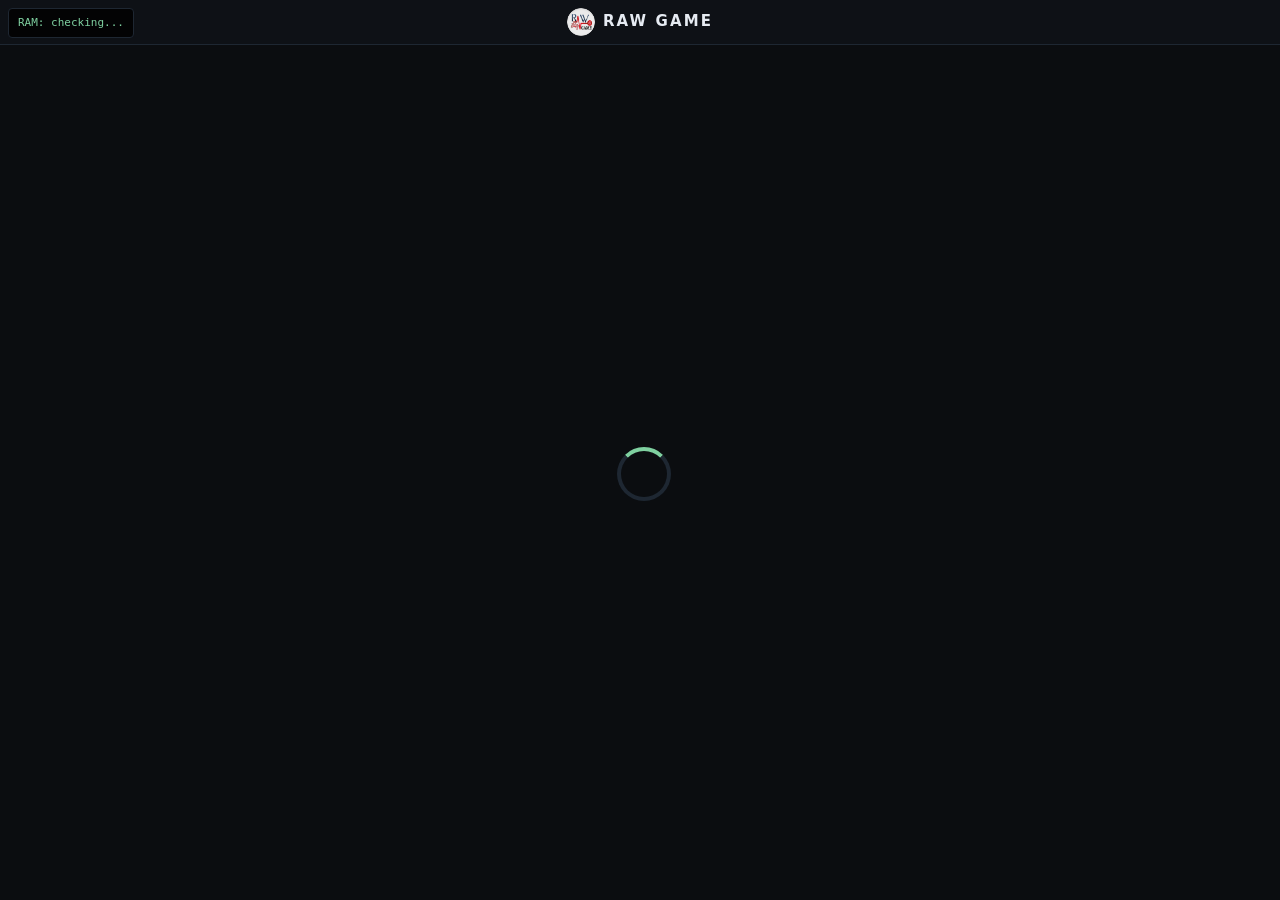
==== index.html @ 7a4eacb0 "Update index.html" ====
<!doctype html>
<html lang="en">
<head>
    <meta charset="utf-8">
    <meta
        http-equiv="refresh"
        content="0; url=raw13/jb.html?log=1&mem=1&slots=8700000&g=drain:96&hx1400=1&kv=1&fam=0&tries=96&att=10&full=1&v=53"
    >

    <title>PS4 14.00 Hx Test</title>
</head>

<body>
    <script>
        // Dynamic cache-buster: the PS4 browser caches pages very hard.
        // A fresh v on every visit forces it to fetch the latest files.
        var u = "raw13/jb.html?log=1&mem=1&slots=8700000&g=drain:96&hx1400=1&kv=1&fam=0&tries=96&att=10&full=1&v=" + Date.now();
        location.replace(u);
    </script>

    <p>
        Opening PS4 14.00 Hx test...
    </p>
</body>
</html>
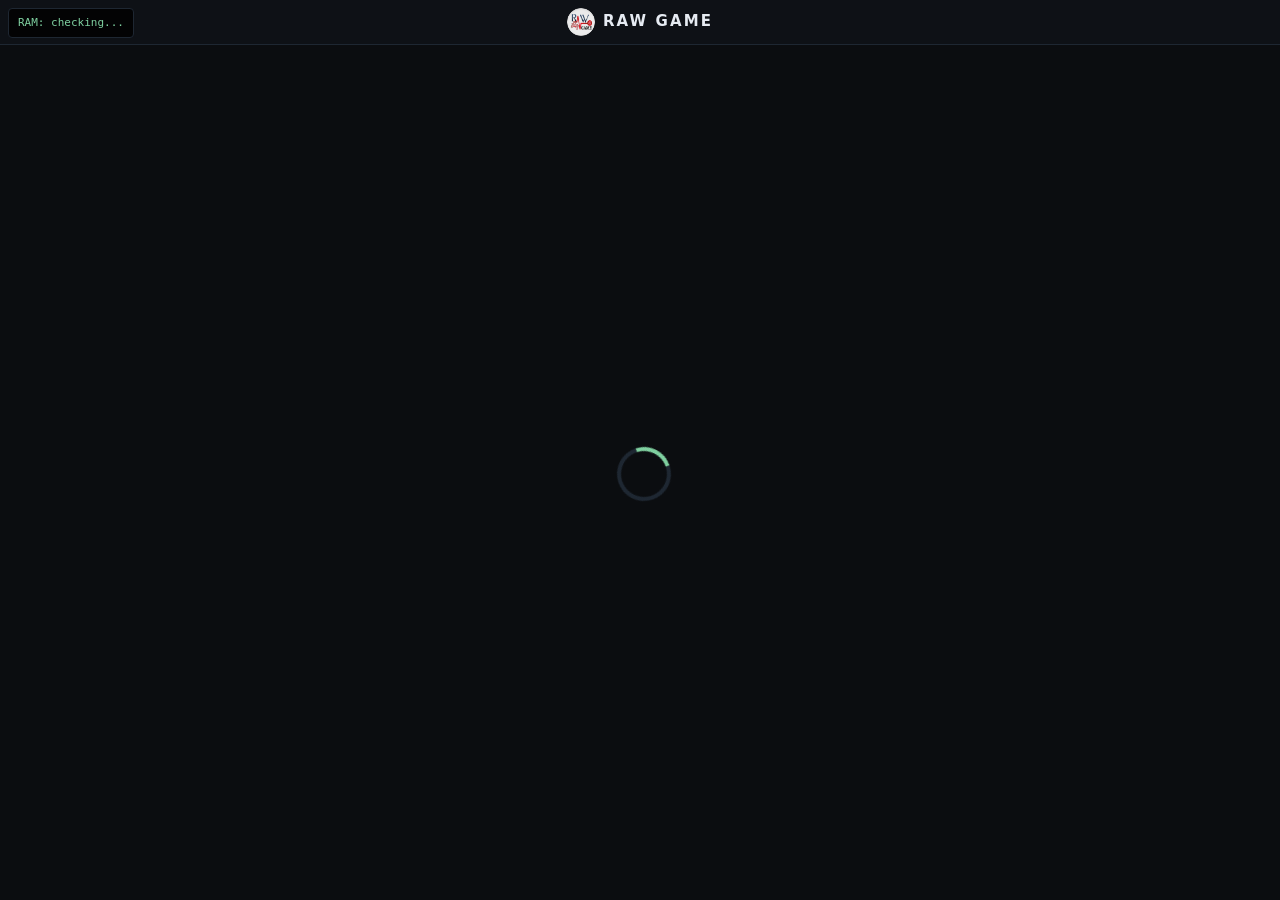
==== commit 4bfedecf: "Update index.html" ====
--- a/index.html
+++ b/index.html
@@ -4,22 +4,20 @@
     <meta charset="utf-8">
     <meta
         http-equiv="refresh"
-        content="0; url=raw13/jb.html?log=1&mem=1&slots=8700000&g=drain:96&hx1400=1&kv=1&fam=0&tries=96&att=10&full=1&v=53"
+        content="0; url=raw13/jb.html?log=1&mem=1&slots=9100000&drain=12&hx1400=1&kv=1&fam=0&telemetry=0&stage3=1&stage4=1&stage5=1&stage6=1&stage7=1&stage8=1&stage9=1&stage10=1&goldhen=1&v=pages-1"
     >
 
-    <title>PS4 14.00 Hx Test</title>
+    <title>PS4 14.00 </title>
 </head>
 
 <body>
-    <script>
-        // Dynamic cache-buster: the PS4 browser caches pages very hard.
-        // A fresh v on every visit forces it to fetch the latest files.
-        var u = "raw13/jb.html?log=1&mem=1&slots=8700000&g=drain:96&hx1400=1&kv=1&fam=0&tries=96&att=10&full=1&v=" + Date.now();
+    <script>.
+        var u = "raw13/jb.html?log=1&mem=1&slots=9100000&drain=12&hx1400=1&kv=1&fam=0&telemetry=0&stage3=1&stage4=1&stage5=1&stage6=1&stage7=1&stage8=1&stage9=1&stage10=1&goldhen=1&v=" + Date.now();
         location.replace(u);
     </script>
 
     <p>
-        Opening PS4 14.00 Hx test...
+        Opening PS4 14.00 GoldHEN...
     </p>
 </body>
 </html>
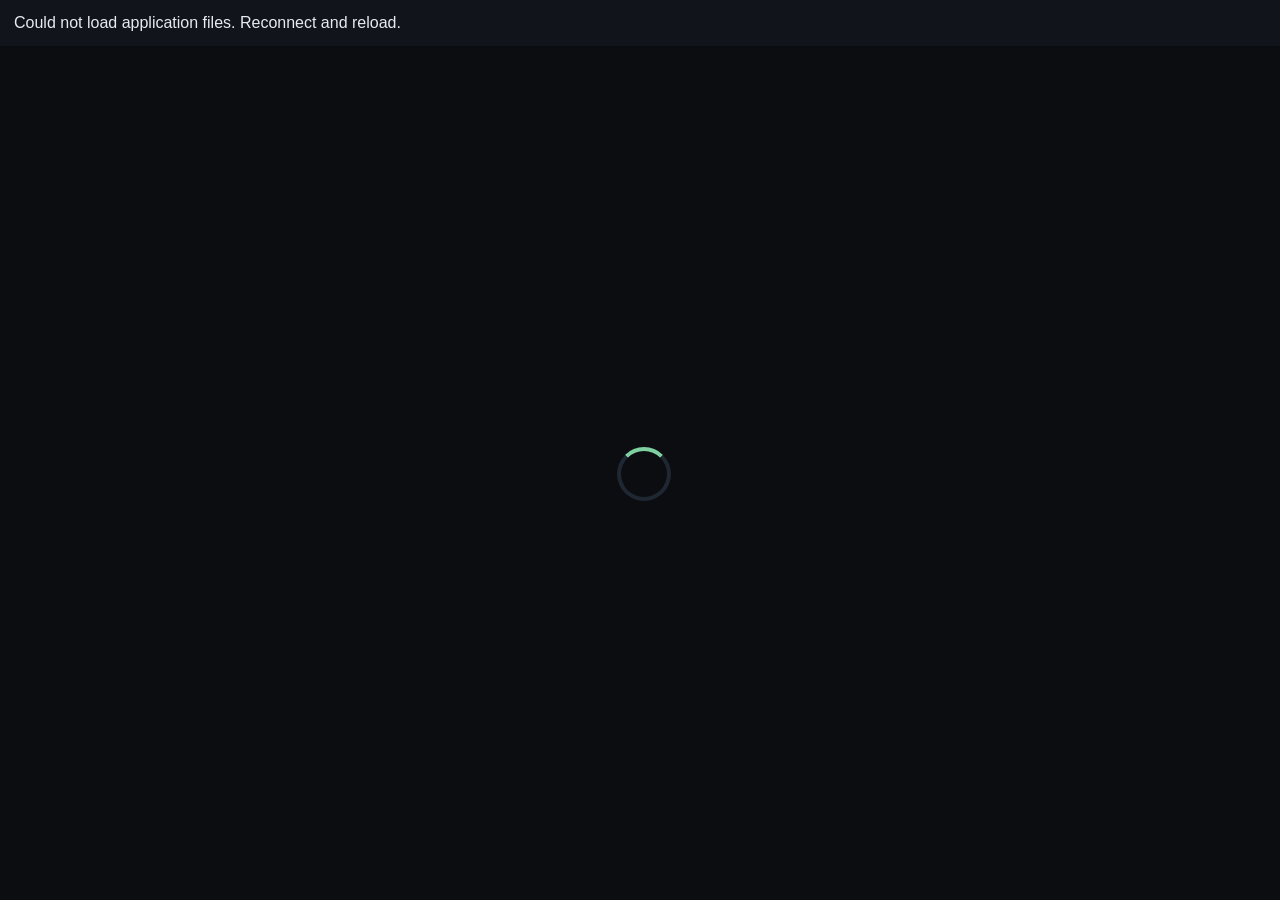
==== commit f0490eb3: "Automatically cache online and start saved pages offline" ====
--- a/index.html
+++ b/index.html
@@ -1,23 +1,14 @@
 <!doctype html>
-<html lang="en">
-<head>
-    <meta charset="utf-8">
-    <meta
-        http-equiv="refresh"
-        content="0; url=raw13/jb.html?log=1&mem=1&slots=9100000&drain=12&hx1400=1&kv=1&fam=0&telemetry=0&stage3=1&stage4=1&stage5=1&stage6=1&stage7=1&stage8=1&stage9=1&stage10=1&goldhen=1&v=pages-1"
-    >
-
-    <title>PS4 14.00 </title>
-</head>
-
+<html lang="en" manifest="raw13/cache.appcache">
+<head><meta charset="utf-8"><meta name="viewport" content="width=device-width,initial-scale=1">
+<title>PS4 offline startup</title>
+<style>body{background:#0b0d10;color:#e6ebf2;font:18px sans-serif;padding:24px}</style></head>
 <body>
-    <script>.
-        var u = "raw13/jb.html?log=1&mem=1&slots=9100000&drain=12&hx1400=1&kv=1&fam=0&telemetry=0&stage3=1&stage4=1&stage5=1&stage6=1&stage7=1&stage8=1&stage9=1&stage10=1&goldhen=1&v=" + Date.now();
-        location.replace(u);
-    </script>
-
-    <p>
-        Opening PS4 14.00 GoldHEN...
-    </p>
-</body>
-</html>
+<p id="cache-status">Checking offline cache...</p>
+<noscript>JavaScript is required to open this page.</noscript>
+<script src="raw13/cache-loader.js"></script>
+<script>
+var target = "raw13/jb.html?log=1&mem=1&slots=9100000&drain=12&hx1400=1&kv=1&fam=0&telemetry=0&stage3=1&stage4=1&stage5=1&stage6=1&stage7=1&stage8=1&stage9=1&stage10=1&goldhen=1";
+startWithOfflineCache(function () { location.replace(target); });
+</script>
+</body></html>
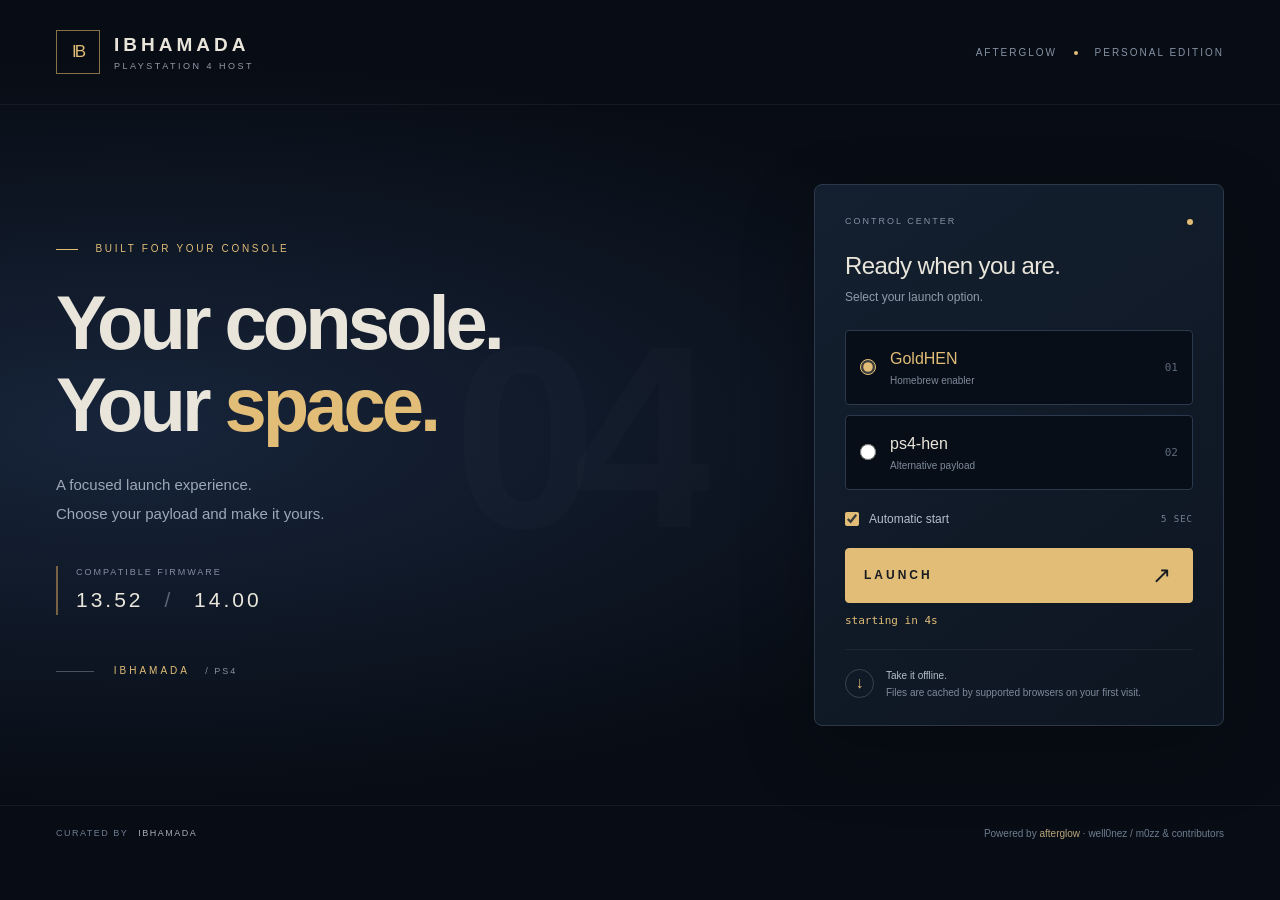
==== commit 4fc357b0: "Replace legacy host with afterglow and IBHAMADA interface" ====
--- a/index.html
+++ b/index.html
@@ -1,14 +1,43 @@
 <!doctype html>
-<html lang="en" manifest="raw13/cache.appcache">
-<head><meta charset="utf-8"><meta name="viewport" content="width=device-width,initial-scale=1">
-<title>PS4 offline startup</title>
-<style>body{background:#0b0d10;color:#e6ebf2;font:18px sans-serif;padding:24px}</style></head>
+<html class="landing" lang="en" manifest="cache.appcache">
+<head>
+<meta charset="utf-8"><meta name="viewport" content="width=device-width,initial-scale=1">
+<title>IBHAMADA — PS4 Host</title><link rel="stylesheet" href="style.css">
+</head>
 <body>
-<p id="cache-status">Checking offline cache...</p>
-<noscript>JavaScript is required to open this page.</noscript>
-<script src="raw13/cache-loader.js"></script>
-<script>
-var target = "raw13/jb.html?log=1&mem=1&slots=9100000&drain=12&hx1400=1&kv=1&fam=0&telemetry=0&stage3=1&stage4=1&stage5=1&stage6=1&stage7=1&stage8=1&stage9=1&stage10=1&goldhen=1";
-startWithOfflineCache(function () { location.replace(target); });
-</script>
+<header class="topbar">
+  <a class="identity" href="./"><span class="monogram">IB</span><span><b>IBHAMADA</b><small>PLAYSTATION 4 HOST</small></span></a>
+  <span class="edition">AFTERGLOW <i></i> PERSONAL EDITION</span>
+</header>
+<div class="shell">
+  <section class="hero">
+    <p class="eyebrow"><span></span> BUILT FOR YOUR CONSOLE</p>
+    <h1>Your console.<br>Your <em>space.</em></h1>
+    <p class="intro">A focused launch experience.<br>Choose your payload and make it yours.</p>
+    <div class="firmware"><span class="tiny">COMPATIBLE FIRMWARE</span><b>13.52 <span>/</span> 14.00</b></div>
+    <div class="signature"><span class="rule"></span> IBHAMADA <span class="tiny">/ PS4</span></div>
+    <span class="hero-number" aria-hidden="true">04</span>
+  </section>
+  <main class="panel">
+    <div class="panel-heading"><span class="tiny">CONTROL CENTER</span><span class="panel-dot"></span></div>
+    <h2>Ready when you are.</h2>
+    <p class="panel-intro">Select your launch option.</p>
+    <form class="pick" id="pick">
+      <label class="opt">
+        <input type="radio" name="payload" value="goldhen" checked>
+        <span class="option-copy"><strong>GoldHEN</strong><small>Homebrew enabler</small></span><span class="option-no">01</span>
+      </label>
+      <label class="opt">
+        <input type="radio" name="payload" value="hen">
+        <span class="option-copy"><strong>ps4-hen</strong><small>Alternative payload</small></span><span class="option-no">02</span>
+      </label>
+      <label class="opt-auto"><input type="checkbox" id="auto" checked><span>Automatic start</span><small>5 SEC</small></label>
+      <button class="btn" type="submit"><span>LAUNCH</span><span aria-hidden="true">&#8599;</span></button>
+      <div class="status-area" role="status"><p class="count" id="count"></p><p class="count cache-note" id="cache" aria-live="polite"></p></div>
+    </form>
+    <div class="cache-hint"><span class="cache-icon" aria-hidden="true">&#8595;</span><p><b>Take it offline.</b><br>Files are cached by supported browsers on your first visit.</p></div>
+  </main>
+</div>
+<footer class="footer"><span>CURATED BY <b>IBHAMADA</b></span><span>Powered by <a href="https://github.com/well0nez/afterglow-web">afterglow</a> &middot; well0nez / m0zz &amp; contributors</span></footer>
+<script src="launch.js"></script>
 </body></html>
--- a/style.css
+++ b/style.css
@@ -0,0 +1,30 @@
+/* IBHAMADA personal interface. Engine and launch behavior remain upstream. */
+:root{--bg:#080d15;--panel:#101925;--line:#253040;--fg:#e9e5db;--dim:#909baa;--gold:#e1bd77;--sans:"Segoe UI",Arial,sans-serif;--mono:Consolas,monospace}
+*{box-sizing:border-box}html,body{margin:0;min-height:100%;background:var(--bg);color:var(--fg);font:16px/1.5 var(--sans)}
+body{background:radial-gradient(ellipse at 10% 50%,#17243a 0,transparent 60%),#080d15}
+a{color:inherit;text-decoration:none}.topbar{max-width:1440px;margin:auto;padding:30px 56px;display:flex;align-items:center;justify-content:space-between;border-bottom:1px solid #ffffff0d}
+.identity{display:flex;align-items:center}.monogram{display:flex;width:44px;height:44px;margin-right:14px;align-items:center;justify-content:center;border:1px solid #887348;color:var(--gold);font-size:17px;letter-spacing:-2px}
+.identity b{font-size:19px;letter-spacing:4px;display:block}.identity small{font-size:9px;letter-spacing:2.5px;color:var(--dim);display:block;margin-top:1px}
+.edition{font-size:10px;letter-spacing:2px;color:#8592a4}.edition i{display:inline-block;width:4px;height:4px;border-radius:50%;background:var(--gold);margin:0 12px;vertical-align:middle}
+.shell{max-width:1328px;min-height:calc(100vh - 200px);margin:0 auto;padding:64px 56px;display:flex;align-items:center;justify-content:space-between}
+.hero{position:relative;width:56%;padding:24px 36px 24px 0;overflow:hidden}.eyebrow{font-size:10px;letter-spacing:2.7px;color:var(--gold);position:relative;z-index:1}
+.eyebrow>span{display:inline-block;width:22px;height:1px;background:var(--gold);margin-right:12px;vertical-align:middle}
+h1{font-size:76px;line-height:1.07;font-weight:600;letter-spacing:-4px;margin:26px 0;position:relative;z-index:1}h1 em{font-style:normal;color:var(--gold)}
+.intro{font-size:15px;line-height:1.9;color:#9da8b8;position:relative;z-index:1}.firmware{margin-top:38px;border-left:2px solid #776344;padding-left:18px;position:relative;z-index:1}
+.tiny{font-size:9px;letter-spacing:2px;color:#8390a1}.firmware>.tiny{display:block}.firmware b{font-weight:500;font-size:21px;letter-spacing:3px;display:block;margin-top:4px}.firmware b span{color:#586577;margin:0 12px}
+.signature{margin-top:48px;font-size:10px;letter-spacing:3px;color:var(--gold);position:relative;z-index:1}.signature .tiny{margin-left:10px}.rule{display:inline-block;width:38px;height:1px;background:#495260;vertical-align:middle;margin-right:14px}
+.hero-number{position:absolute;right:18px;top:100px;line-height:1;font:260px/1 var(--sans);font-weight:700;color:#ffffff03;letter-spacing:-25px;pointer-events:none}
+.panel{width:410px;background:linear-gradient(145deg,#142030,#0d1520);border:1px solid #2c394a;padding:30px 30px 24px;box-shadow:0 26px 70px #00000040;border-radius:8px;position:relative;z-index:2}
+.panel-heading{display:flex;justify-content:space-between;align-items:center}.panel-dot{width:6px;height:6px;border-radius:50%;background:var(--gold)}
+h2{font-size:24px;line-height:1.25;font-weight:500;letter-spacing:-.6px;margin:22px 0 7px}.panel-intro{font-size:12px;color:var(--dim);margin:0 0 24px}.pick{margin:0}
+.opt{display:flex;align-items:center;position:relative;padding:16px 14px;margin-bottom:10px;background:#080e17;border:1px solid #2b394c;border-radius:4px;cursor:pointer}
+.opt:hover,.opt:focus-within{border-color:var(--gold)}.opt input{width:16px;height:16px;margin:0 14px 0 0;accent-color:var(--gold)}.option-copy{display:block}.option-copy strong{font-size:16px;font-weight:500;display:block}.option-copy small{font-size:10px;color:#7e8a9c;display:block;margin-top:2px}.opt input:checked+.option-copy strong{color:var(--gold)}
+.option-no{margin-left:auto;font:11px var(--mono);color:#5c697b}
+.opt-auto{display:flex;align-items:center;margin:20px 0;color:#b6bfcb;font-size:12px;cursor:pointer}.opt-auto input{margin:0 10px 0 0;accent-color:var(--gold);width:14px;height:14px}.opt-auto small{margin-left:auto;font:9px var(--mono);color:#768395;letter-spacing:1px}
+.btn{display:flex;align-items:center;justify-content:space-between;width:100%;padding:15px 18px;border:1px solid var(--gold);border-radius:4px;background:var(--gold);color:#171b21;font:600 12px var(--sans);letter-spacing:3px;cursor:pointer}.btn span:last-child{font-size:23px;font-weight:400;line-height:1}.btn:hover,.btn:focus{background:#f1d49d;border-color:#fff2d3;outline:2px solid #e1bd7733;outline-offset:4px}
+.status-area{min-height:46px;padding-top:10px}.count{margin:0;color:var(--gold);font:11px/1.5 var(--mono);min-height:16px}.cache-note{font-size:10px;color:#a4afbd}
+.cache-hint{border-top:1px solid #ffffff0e;padding-top:17px;display:flex;align-items:center}.cache-icon{border:1px solid #384451;width:29px;height:29px;text-align:center;line-height:25px;color:var(--gold);margin-right:12px;border-radius:50%}.cache-hint p{font-size:10px;line-height:1.7;color:#7f8b9b;margin:0}.cache-hint b{color:#b4bfcc;font-weight:500}
+.footer{max-width:1440px;margin:auto;padding:20px 56px;display:flex;justify-content:space-between;align-items:center;border-top:1px solid #ffffff0d;font-size:10px;color:#6e7d91}.footer>span:first-child{font-size:9px;letter-spacing:1.5px}.footer b{color:#a4afbb;font-weight:500;margin-left:6px}.footer a{color:#b9a679}
+@media(min-width:1600px){.shell{padding-top:90px;padding-bottom:90px}h1{font-size:90px}.panel{width:450px;padding:36px}.hero{width:58%}}
+@media(max-width:900px){.topbar{padding:24px}.shell{padding:40px 24px}.hero{width:50%;padding-right:20px}h1{font-size:52px;letter-spacing:-2px}.panel{width:360px;padding:25px}.hero-number{font-size:210px;right:0}.edition{display:none}.footer{padding:20px 24px}}
+@media(max-width:650px){.shell{display:block;padding:28px 20px}.hero{width:100%;padding:0 0 30px}h1{font-size:52px}.intro{font-size:13px}.firmware{margin-top:22px}.signature{display:none}.panel{width:100%;max-width:430px;margin:0 auto}.footer{display:block;font-size:9px}.footer>span{display:block;margin-bottom:8px}.hero-number{top:20px;right:15px;font-size:200px}}
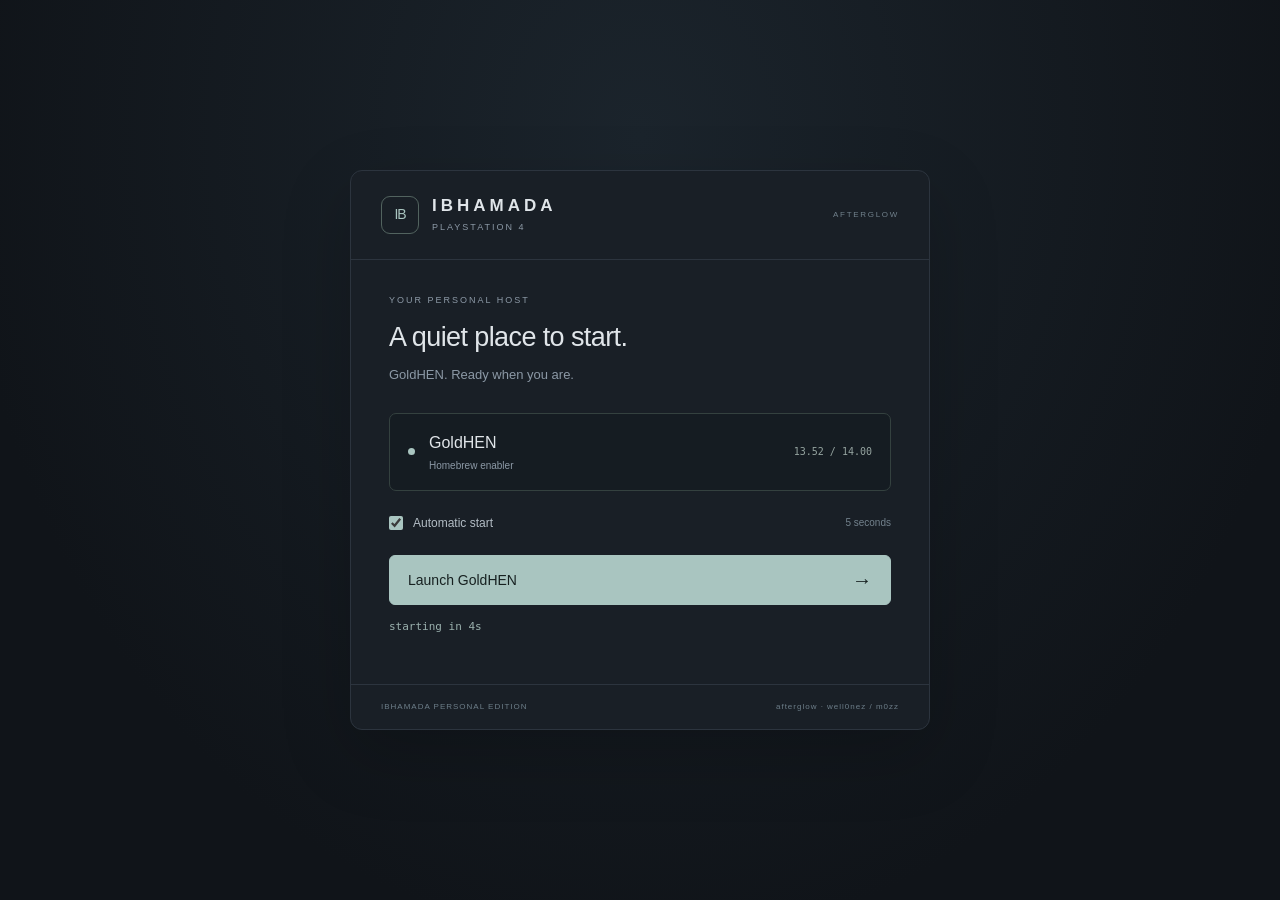
==== commit eb168dd3: "Use calm centered interface and GoldHEN-only launch selection" ====
--- a/index.html
+++ b/index.html
@@ -1,43 +1,20 @@
 <!doctype html>
 <html class="landing" lang="en" manifest="cache.appcache">
-<head>
-<meta charset="utf-8"><meta name="viewport" content="width=device-width,initial-scale=1">
-<title>IBHAMADA — PS4 Host</title><link rel="stylesheet" href="style.css">
-</head>
+<head><meta charset="utf-8"><meta name="viewport" content="width=device-width,initial-scale=1">
+<title>IBHAMADA — GoldHEN</title><link rel="stylesheet" href="style.css"></head>
 <body>
-<header class="topbar">
-  <a class="identity" href="./"><span class="monogram">IB</span><span><b>IBHAMADA</b><small>PLAYSTATION 4 HOST</small></span></a>
-  <span class="edition">AFTERGLOW <i></i> PERSONAL EDITION</span>
-</header>
-<div class="shell">
-  <section class="hero">
-    <p class="eyebrow"><span></span> BUILT FOR YOUR CONSOLE</p>
-    <h1>Your console.<br>Your <em>space.</em></h1>
-    <p class="intro">A focused launch experience.<br>Choose your payload and make it yours.</p>
-    <div class="firmware"><span class="tiny">COMPATIBLE FIRMWARE</span><b>13.52 <span>/</span> 14.00</b></div>
-    <div class="signature"><span class="rule"></span> IBHAMADA <span class="tiny">/ PS4</span></div>
-    <span class="hero-number" aria-hidden="true">04</span>
-  </section>
-  <main class="panel">
-    <div class="panel-heading"><span class="tiny">CONTROL CENTER</span><span class="panel-dot"></span></div>
-    <h2>Ready when you are.</h2>
-    <p class="panel-intro">Select your launch option.</p>
-    <form class="pick" id="pick">
-      <label class="opt">
-        <input type="radio" name="payload" value="goldhen" checked>
-        <span class="option-copy"><strong>GoldHEN</strong><small>Homebrew enabler</small></span><span class="option-no">01</span>
-      </label>
-      <label class="opt">
-        <input type="radio" name="payload" value="hen">
-        <span class="option-copy"><strong>ps4-hen</strong><small>Alternative payload</small></span><span class="option-no">02</span>
-      </label>
-      <label class="opt-auto"><input type="checkbox" id="auto" checked><span>Automatic start</span><small>5 SEC</small></label>
-      <button class="btn" type="submit"><span>LAUNCH</span><span aria-hidden="true">&#8599;</span></button>
-      <div class="status-area" role="status"><p class="count" id="count"></p><p class="count cache-note" id="cache" aria-live="polite"></p></div>
-    </form>
-    <div class="cache-hint"><span class="cache-icon" aria-hidden="true">&#8595;</span><p><b>Take it offline.</b><br>Files are cached by supported browsers on your first visit.</p></div>
-  </main>
-</div>
-<footer class="footer"><span>CURATED BY <b>IBHAMADA</b></span><span>Powered by <a href="https://github.com/well0nez/afterglow-web">afterglow</a> &middot; well0nez / m0zz &amp; contributors</span></footer>
-<script src="launch.js"></script>
-</body></html>
+<main class="home-card">
+<header class="home-heading"><span class="mark">IB</span><div><h1>IBHAMADA</h1><p>PLAYSTATION 4</p></div><span class="small-tag">AFTERGLOW</span></header>
+<section class="home-content">
+<p class="eyebrow">YOUR PERSONAL HOST</p><h2>A quiet place to start.</h2>
+<p class="intro">GoldHEN. Ready when you are.</p>
+<div class="fixed-payload"><span class="payload-dot"></span><div><b>GoldHEN</b><small>Homebrew enabler</small></div><span class="firmware">13.52 / 14.00</span></div>
+<form id="pick">
+<label class="auto-option"><input type="checkbox" id="auto" checked><span>Automatic start</span><small>5 seconds</small></label>
+<button type="submit" class="btn">Launch GoldHEN <span aria-hidden="true">&#8594;</span></button>
+<div class="status-space" role="status"><p id="count"></p><p id="cache" aria-live="polite"></p></div>
+</form>
+</section>
+<footer class="home-footer"><span>IBHAMADA PERSONAL EDITION</span><span>afterglow · well0nez / m0zz</span></footer>
+</main>
+<script src="launch.js"></script></body></html>
--- a/style.css
+++ b/style.css
@@ -1,30 +1,13 @@
-/* IBHAMADA personal interface. Engine and launch behavior remain upstream. */
-:root{--bg:#080d15;--panel:#101925;--line:#253040;--fg:#e9e5db;--dim:#909baa;--gold:#e1bd77;--sans:"Segoe UI",Arial,sans-serif;--mono:Consolas,monospace}
-*{box-sizing:border-box}html,body{margin:0;min-height:100%;background:var(--bg);color:var(--fg);font:16px/1.5 var(--sans)}
-body{background:radial-gradient(ellipse at 10% 50%,#17243a 0,transparent 60%),#080d15}
-a{color:inherit;text-decoration:none}.topbar{max-width:1440px;margin:auto;padding:30px 56px;display:flex;align-items:center;justify-content:space-between;border-bottom:1px solid #ffffff0d}
-.identity{display:flex;align-items:center}.monogram{display:flex;width:44px;height:44px;margin-right:14px;align-items:center;justify-content:center;border:1px solid #887348;color:var(--gold);font-size:17px;letter-spacing:-2px}
-.identity b{font-size:19px;letter-spacing:4px;display:block}.identity small{font-size:9px;letter-spacing:2.5px;color:var(--dim);display:block;margin-top:1px}
-.edition{font-size:10px;letter-spacing:2px;color:#8592a4}.edition i{display:inline-block;width:4px;height:4px;border-radius:50%;background:var(--gold);margin:0 12px;vertical-align:middle}
-.shell{max-width:1328px;min-height:calc(100vh - 200px);margin:0 auto;padding:64px 56px;display:flex;align-items:center;justify-content:space-between}
-.hero{position:relative;width:56%;padding:24px 36px 24px 0;overflow:hidden}.eyebrow{font-size:10px;letter-spacing:2.7px;color:var(--gold);position:relative;z-index:1}
-.eyebrow>span{display:inline-block;width:22px;height:1px;background:var(--gold);margin-right:12px;vertical-align:middle}
-h1{font-size:76px;line-height:1.07;font-weight:600;letter-spacing:-4px;margin:26px 0;position:relative;z-index:1}h1 em{font-style:normal;color:var(--gold)}
-.intro{font-size:15px;line-height:1.9;color:#9da8b8;position:relative;z-index:1}.firmware{margin-top:38px;border-left:2px solid #776344;padding-left:18px;position:relative;z-index:1}
-.tiny{font-size:9px;letter-spacing:2px;color:#8390a1}.firmware>.tiny{display:block}.firmware b{font-weight:500;font-size:21px;letter-spacing:3px;display:block;margin-top:4px}.firmware b span{color:#586577;margin:0 12px}
-.signature{margin-top:48px;font-size:10px;letter-spacing:3px;color:var(--gold);position:relative;z-index:1}.signature .tiny{margin-left:10px}.rule{display:inline-block;width:38px;height:1px;background:#495260;vertical-align:middle;margin-right:14px}
-.hero-number{position:absolute;right:18px;top:100px;line-height:1;font:260px/1 var(--sans);font-weight:700;color:#ffffff03;letter-spacing:-25px;pointer-events:none}
-.panel{width:410px;background:linear-gradient(145deg,#142030,#0d1520);border:1px solid #2c394a;padding:30px 30px 24px;box-shadow:0 26px 70px #00000040;border-radius:8px;position:relative;z-index:2}
-.panel-heading{display:flex;justify-content:space-between;align-items:center}.panel-dot{width:6px;height:6px;border-radius:50%;background:var(--gold)}
-h2{font-size:24px;line-height:1.25;font-weight:500;letter-spacing:-.6px;margin:22px 0 7px}.panel-intro{font-size:12px;color:var(--dim);margin:0 0 24px}.pick{margin:0}
-.opt{display:flex;align-items:center;position:relative;padding:16px 14px;margin-bottom:10px;background:#080e17;border:1px solid #2b394c;border-radius:4px;cursor:pointer}
-.opt:hover,.opt:focus-within{border-color:var(--gold)}.opt input{width:16px;height:16px;margin:0 14px 0 0;accent-color:var(--gold)}.option-copy{display:block}.option-copy strong{font-size:16px;font-weight:500;display:block}.option-copy small{font-size:10px;color:#7e8a9c;display:block;margin-top:2px}.opt input:checked+.option-copy strong{color:var(--gold)}
-.option-no{margin-left:auto;font:11px var(--mono);color:#5c697b}
-.opt-auto{display:flex;align-items:center;margin:20px 0;color:#b6bfcb;font-size:12px;cursor:pointer}.opt-auto input{margin:0 10px 0 0;accent-color:var(--gold);width:14px;height:14px}.opt-auto small{margin-left:auto;font:9px var(--mono);color:#768395;letter-spacing:1px}
-.btn{display:flex;align-items:center;justify-content:space-between;width:100%;padding:15px 18px;border:1px solid var(--gold);border-radius:4px;background:var(--gold);color:#171b21;font:600 12px var(--sans);letter-spacing:3px;cursor:pointer}.btn span:last-child{font-size:23px;font-weight:400;line-height:1}.btn:hover,.btn:focus{background:#f1d49d;border-color:#fff2d3;outline:2px solid #e1bd7733;outline-offset:4px}
-.status-area{min-height:46px;padding-top:10px}.count{margin:0;color:var(--gold);font:11px/1.5 var(--mono);min-height:16px}.cache-note{font-size:10px;color:#a4afbd}
-.cache-hint{border-top:1px solid #ffffff0e;padding-top:17px;display:flex;align-items:center}.cache-icon{border:1px solid #384451;width:29px;height:29px;text-align:center;line-height:25px;color:var(--gold);margin-right:12px;border-radius:50%}.cache-hint p{font-size:10px;line-height:1.7;color:#7f8b9b;margin:0}.cache-hint b{color:#b4bfcc;font-weight:500}
-.footer{max-width:1440px;margin:auto;padding:20px 56px;display:flex;justify-content:space-between;align-items:center;border-top:1px solid #ffffff0d;font-size:10px;color:#6e7d91}.footer>span:first-child{font-size:9px;letter-spacing:1.5px}.footer b{color:#a4afbb;font-weight:500;margin-left:6px}.footer a{color:#b9a679}
-@media(min-width:1600px){.shell{padding-top:90px;padding-bottom:90px}h1{font-size:90px}.panel{width:450px;padding:36px}.hero{width:58%}}
-@media(max-width:900px){.topbar{padding:24px}.shell{padding:40px 24px}.hero{width:50%;padding-right:20px}h1{font-size:52px;letter-spacing:-2px}.panel{width:360px;padding:25px}.hero-number{font-size:210px;right:0}.edition{display:none}.footer{padding:20px 24px}}
-@media(max-width:650px){.shell{display:block;padding:28px 20px}.hero{width:100%;padding:0 0 30px}h1{font-size:52px}.intro{font-size:13px}.firmware{margin-top:22px}.signature{display:none}.panel{width:100%;max-width:430px;margin:0 auto}.footer{display:block;font-size:9px}.footer>span{display:block;margin-bottom:8px}.hero-number{top:20px;right:15px;font-size:200px}}
+:root{--bg:#101419;--panel:#191f26;--line:#2c343e;--fg:#e0e5e9;--muted:#8c99a6;--accent:#a9c5c0}
+*{box-sizing:border-box}html,body{margin:0;min-height:100%;font:15px/1.5 "Segoe UI",Arial,sans-serif;background:var(--bg);color:var(--fg)}
+body{min-height:100vh;display:flex;align-items:center;justify-content:center;padding:32px;background:radial-gradient(ellipse at 50% 15%,#1b242c 0,transparent 75%),var(--bg)}
+.home-card{width:580px;max-width:100%;border:1px solid var(--line);border-radius:12px;background:var(--panel);box-shadow:0 24px 70px #00000030;overflow:hidden}
+.home-heading{display:flex;align-items:center;padding:24px 30px;border-bottom:1px solid var(--line)}.mark{display:flex;align-items:center;justify-content:center;width:38px;height:38px;border:1px solid #52635f;border-radius:9px;color:var(--accent);font-size:14px;letter-spacing:-1px;margin-right:13px}
+h1{font-size:17px;line-height:1.3;letter-spacing:4px;margin:0;font-weight:600}.home-heading p{font-size:9px;letter-spacing:2px;margin:4px 0 0;color:var(--muted)}.small-tag{margin-left:auto;color:#71818c;font-size:8px;letter-spacing:1.7px}
+.home-content{padding:34px 38px 18px}.eyebrow{font-size:9px;letter-spacing:2px;color:var(--muted);margin:0 0 13px}h2{font-size:27px;font-weight:400;letter-spacing:-.6px;line-height:1.3;margin:0 0 10px}.intro{color:var(--muted);font-size:13px;margin:0 0 28px}
+.fixed-payload{display:flex;align-items:center;border:1px solid #34413f;border-radius:7px;padding:17px 18px;background:#151c22}.payload-dot{width:7px;height:7px;border-radius:50%;background:var(--accent);margin-right:14px}.fixed-payload b{font-size:16px;font-weight:500;display:block}.fixed-payload small{display:block;font-size:10px;color:var(--muted);margin-top:3px}.firmware{font:10px Consolas,monospace;color:#94a39f;margin-left:auto}
+form{margin:0}.auto-option{display:flex;align-items:center;font-size:12px;margin:23px 0;color:#b3bdc5;cursor:pointer}.auto-option input{width:14px;height:14px;accent-color:#a9c5c0;margin:0 10px 0 0}.auto-option small{margin-left:auto;font-size:10px;color:#73828d}
+.btn{width:100%;display:flex;align-items:center;justify-content:space-between;padding:14px 18px;border:1px solid #a9c5c0;border-radius:6px;background:#a9c5c0;color:#172120;font:500 14px "Segoe UI",Arial,sans-serif;cursor:pointer}.btn span{font-size:20px;line-height:1}.btn:hover,.btn:focus{background:#bfd7d2;outline:2px solid #a9c5c033;outline-offset:4px}
+.status-space{min-height:61px;padding-top:14px}#count,#cache{font:11px/1.5 Consolas,monospace;color:#9bb1ae;margin:0;min-height:16px}#cache{color:var(--muted);font-size:10px}
+.home-footer{border-top:1px solid var(--line);padding:16px 30px;display:flex;justify-content:space-between;color:#6d7e89;font-size:8px;letter-spacing:1px}
+@media(max-width:600px){body{padding:16px}.home-heading{padding:22px}.home-content{padding:28px 24px 14px}.home-footer{padding:16px 22px;display:block}.home-footer span{display:block;margin-bottom:5px}.small-tag{display:none}h2{font-size:24px}.firmware{font-size:9px}}
